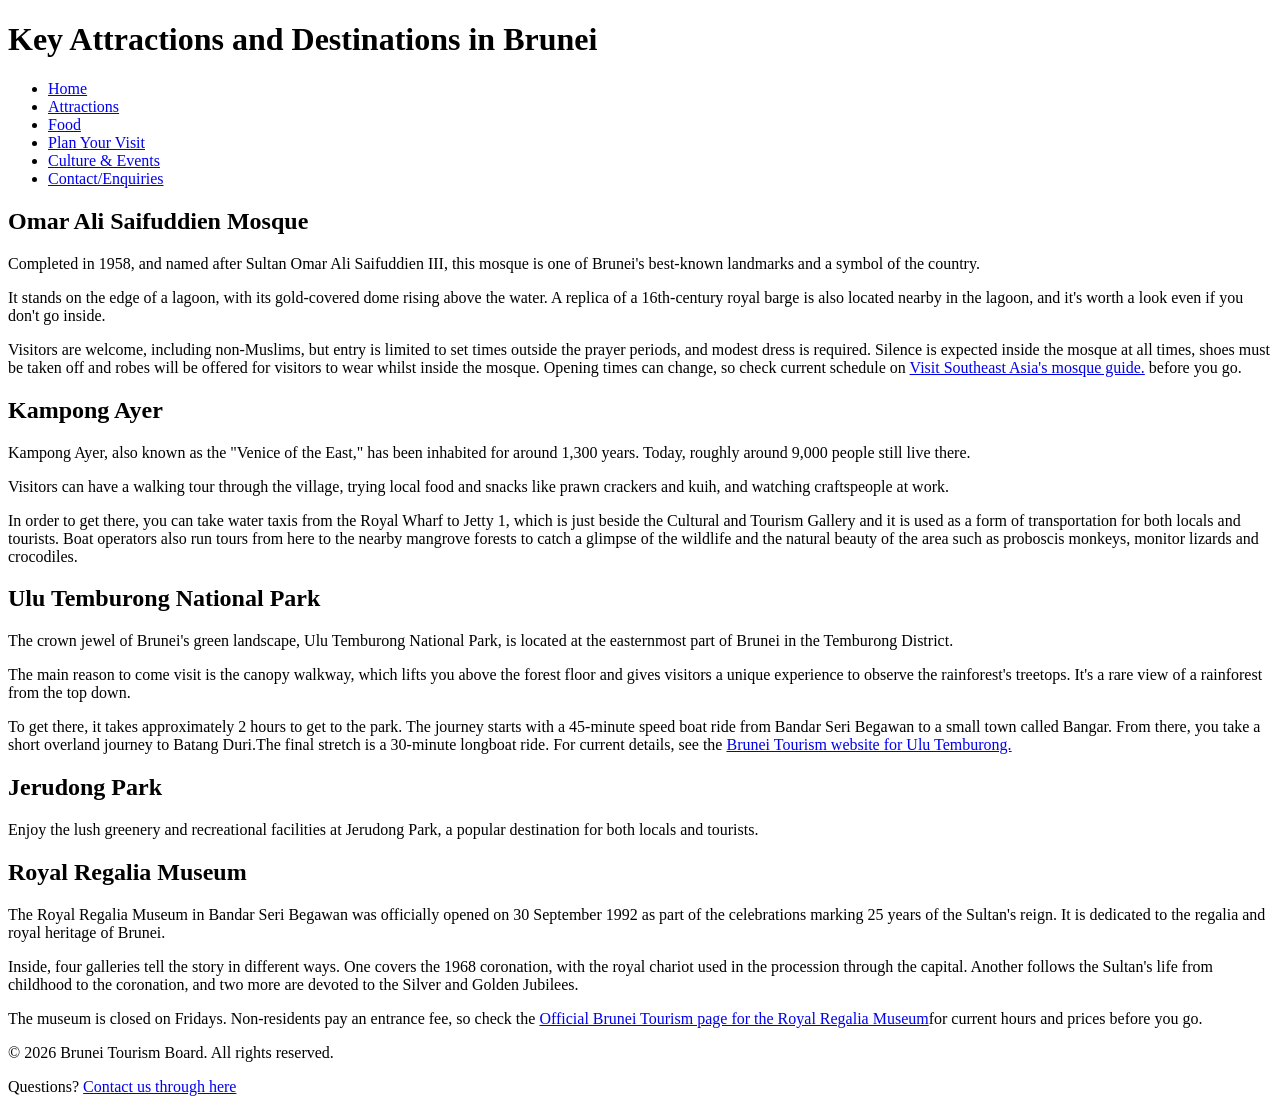
==== attractions.html @ 04993d0d "Add Royal Regalia Museum section" ====
<!DOCTYPE html>
<html lang="en">

<head>
    <meta charset="UTF-8">
    <meta name="viewport" content="width=device-width, initial-scale=1.0">
    <title>Key Attractions and Destinations in Brunei</title>
    <link rel="stylesheet" href="style.css">
</head>

<body>
    <!-- Header and navigation -->
    <header>
        <h1>Key Attractions and Destinations in Brunei</h1>
        <nav>
            <ul>
                <li><a href="index.html">Home</a></li>
                <li><a href="attractions.html" aria-current="page">Attractions</a></li>
                <li><a href="food.html">Food</a></li>
                <li><a href="plan-your-visit.html">Plan Your Visit</a></li>
                <li><a href="culture-events.html">Culture & Events</a></li>
                <li><a href="contact.html">Contact/Enquiries</a></li>
            </ul>
        </nav>
    </header>
    <!-- Main content -->
    <main>
        <section>
            <h2>Omar Ali Saifuddien Mosque</h2>
            <p>Completed in 1958, and named after Sultan Omar Ali Saifuddien III, this mosque is one of Brunei's best-known landmarks and a symbol of the country.</p>
            <p>It stands on the edge of a lagoon, with its gold-covered dome rising above the water. A replica of a 16th-century royal barge is also located nearby in the lagoon, and it's worth a look even if you don't go inside.</p>
            <p>Visitors are welcome, including non-Muslims, but entry is limited to set times outside the prayer periods, and modest dress is required. Silence is expected inside the mosque at all times, shoes must be taken off and robes will be offered for visitors to wear whilst inside the mosque.
            Opening times can change, so check current schedule on <a href="https://www.visitsoutheastasia.travel/top-sights/sultan-omar-ali-saifuddien-mosque/" target="_blank" rel="noopener noreferrer">Visit Southeast Asia's mosque guide.</a> before you go.</p>
        </section>
        <section>
            <h2>Kampong Ayer</h2>
            <p>Kampong Ayer, also known as the "Venice of the East," has been inhabited for around 1,300 years. Today, roughly around 9,000 people still live there.</p>
            <p>Visitors can have a walking tour through the village, trying local food and snacks like prawn crackers and kuih, and watching craftspeople at work.
            <p>In order to get there, you can take water taxis from the Royal Wharf to Jetty 1, which is just beside the Cultural and Tourism Gallery and it is used as a form of transportation for both locals and tourists.
            Boat operators also run tours from here to the nearby mangrove forests to catch a glimpse of the wildlife and the natural beauty of the area such as proboscis monkeys, monitor lizards and crocodiles.</p>
        </section>
        <section>
            <h2>Ulu Temburong National Park</h2>
            <p>The crown jewel of Brunei's green landscape, Ulu Temburong National Park, is located at the easternmost part of Brunei in the Temburong District.</p>
            <p>The main reason to come visit is the canopy walkway, which lifts you above the forest floor and gives visitors a unique experience to observe the rainforest's treetops. It's a rare view of a rainforest from the top down.</p>
            <p>To get there, it takes approximately 2 hours to get to the park. The journey starts with a 45-minute speed boat ride from Bandar Seri Begawan to a small town called Bangar. From there, you take a short overland journey to Batang Duri.The final stretch is a 30-minute longboat ride.
            For current details, see the <a href="https://www.bruneitourism.com/attractions/ulu-temburong-national-park/" target="_blank" rel="noopener noreferrer">Brunei Tourism website for Ulu Temburong.</a></p>
            </p>
            <p></p>
        </section>
        <section>
            <h2>Jerudong Park</h2>
            <p>Enjoy the lush greenery and recreational facilities at Jerudong Park, a popular destination for both locals and tourists.</p>
        </section>
        <section>
            <h2>Royal Regalia Museum</h2>
            <p>The Royal Regalia Museum in Bandar Seri Begawan was officially opened on 30 September 1992 as part of the celebrations marking 25 years of the Sultan's reign. It is dedicated to the regalia and royal heritage of Brunei.</p>
            <p>Inside, four galleries tell the story in different ways. One covers the 1968 coronation, with the royal chariot used in the procession through the capital. Another follows the Sultan's life from childhood to the coronation, and two more are devoted to the Silver and Golden Jubilees.</p>
            <p>The museum is closed on Fridays. Non-residents pay an entrance fee, so check the <a href="https://www.bruneitourism.com/attractions/royal-regalia-museum/" target="_blank" rel="noopener noreferrer">Official Brunei Tourism page for the Royal Regalia Museum</a>for current hours and prices before you go.</p>
        </section>
    </main>





    <footer>
        <p>&copy; 2026 Brunei Tourism Board. All rights reserved.</p>
        <p>Questions? <a href="contact.html">Contact us through here</a></p>
    </footer>
    <script src="script.js"></script>
</body>

</html>
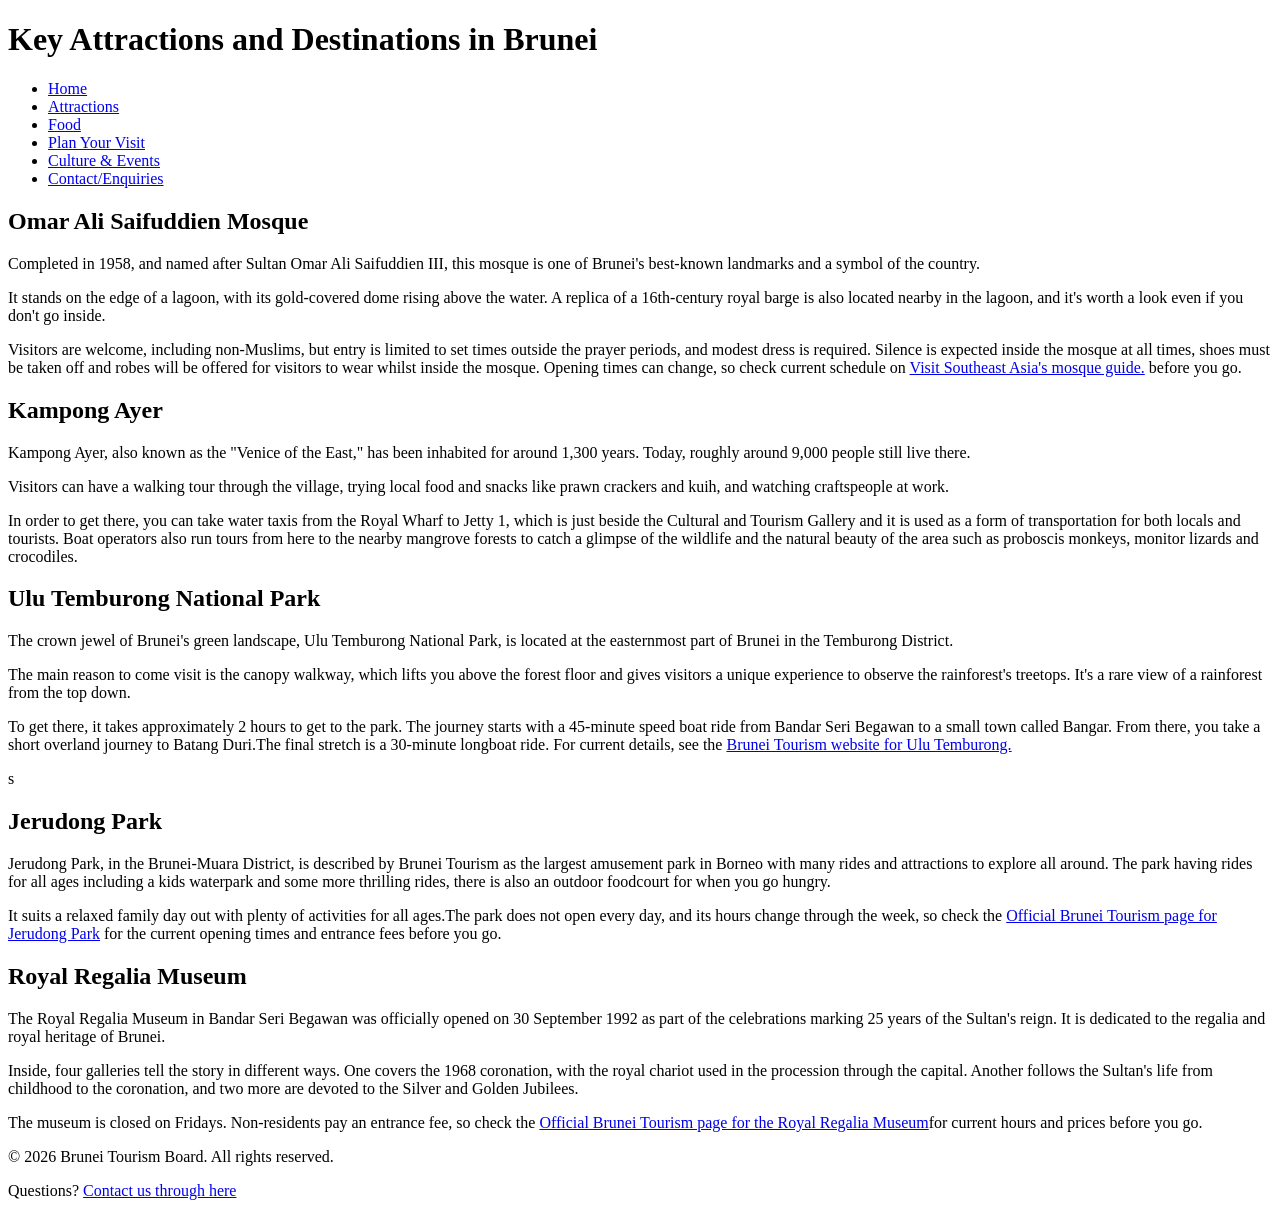
==== commit 3e322653: "Add Jerudong Park section" ====
--- a/attractions.html
+++ b/attractions.html
@@ -45,12 +45,13 @@
             <p>The main reason to come visit is the canopy walkway, which lifts you above the forest floor and gives visitors a unique experience to observe the rainforest's treetops. It's a rare view of a rainforest from the top down.</p>
             <p>To get there, it takes approximately 2 hours to get to the park. The journey starts with a 45-minute speed boat ride from Bandar Seri Begawan to a small town called Bangar. From there, you take a short overland journey to Batang Duri.The final stretch is a 30-minute longboat ride.
             For current details, see the <a href="https://www.bruneitourism.com/attractions/ulu-temburong-national-park/" target="_blank" rel="noopener noreferrer">Brunei Tourism website for Ulu Temburong.</a></p>
-            </p>
+            </p>s
             <p></p>
         </section>
         <section>
             <h2>Jerudong Park</h2>
-            <p>Enjoy the lush greenery and recreational facilities at Jerudong Park, a popular destination for both locals and tourists.</p>
+            <p>Jerudong Park, in the Brunei-Muara District, is described by Brunei Tourism as the largest amusement park in Borneo with many rides and attractions to explore all around. The park having rides for all ages including a kids waterpark and some more thrilling rides, there is also an outdoor foodcourt for when you go hungry.</p>
+            <p>It suits a relaxed family day out with plenty of activities for all ages.The park does not open every day, and its hours change through the week, so check the <a href="https://www.bruneitourism.com/places/jerudong-park-playground/" target="_blank" rel="noopener noreferrer">Official Brunei Tourism page for Jerudong Park</a> for the current opening times and entrance fees before you go.</p>
         </section>
         <section>
             <h2>Royal Regalia Museum</h2>
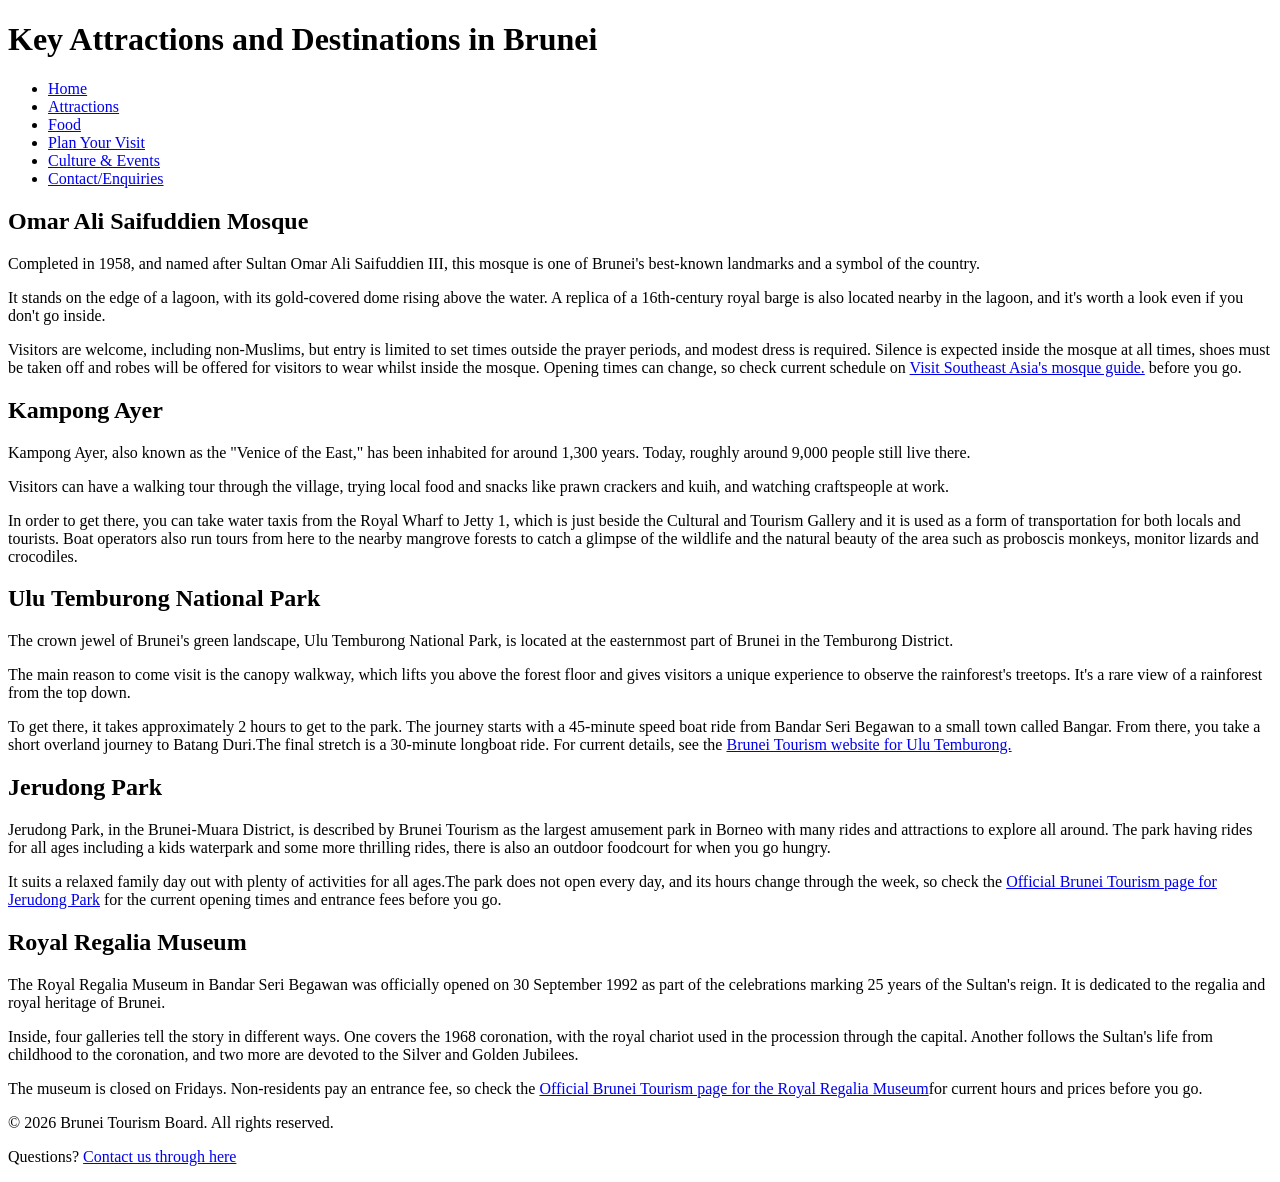
==== commit cb4db05c: "Add home page content and fix page structure" ====
--- a/attractions.html
+++ b/attractions.html
@@ -6,6 +6,7 @@
     <meta name="viewport" content="width=device-width, initial-scale=1.0">
     <title>Key Attractions and Destinations in Brunei</title>
     <link rel="stylesheet" href="style.css">
+    <script src="script.js"></script>
 </head>
 
 <body>
@@ -45,7 +46,7 @@
             <p>The main reason to come visit is the canopy walkway, which lifts you above the forest floor and gives visitors a unique experience to observe the rainforest's treetops. It's a rare view of a rainforest from the top down.</p>
             <p>To get there, it takes approximately 2 hours to get to the park. The journey starts with a 45-minute speed boat ride from Bandar Seri Begawan to a small town called Bangar. From there, you take a short overland journey to Batang Duri.The final stretch is a 30-minute longboat ride.
             For current details, see the <a href="https://www.bruneitourism.com/attractions/ulu-temburong-national-park/" target="_blank" rel="noopener noreferrer">Brunei Tourism website for Ulu Temburong.</a></p>
-            </p>s
+            </p>
             <p></p>
         </section>
         <section>
@@ -69,7 +70,6 @@
         <p>&copy; 2026 Brunei Tourism Board. All rights reserved.</p>
         <p>Questions? <a href="contact.html">Contact us through here</a></p>
     </footer>
-    <script src="script.js"></script>
 </body>
 
 </html>
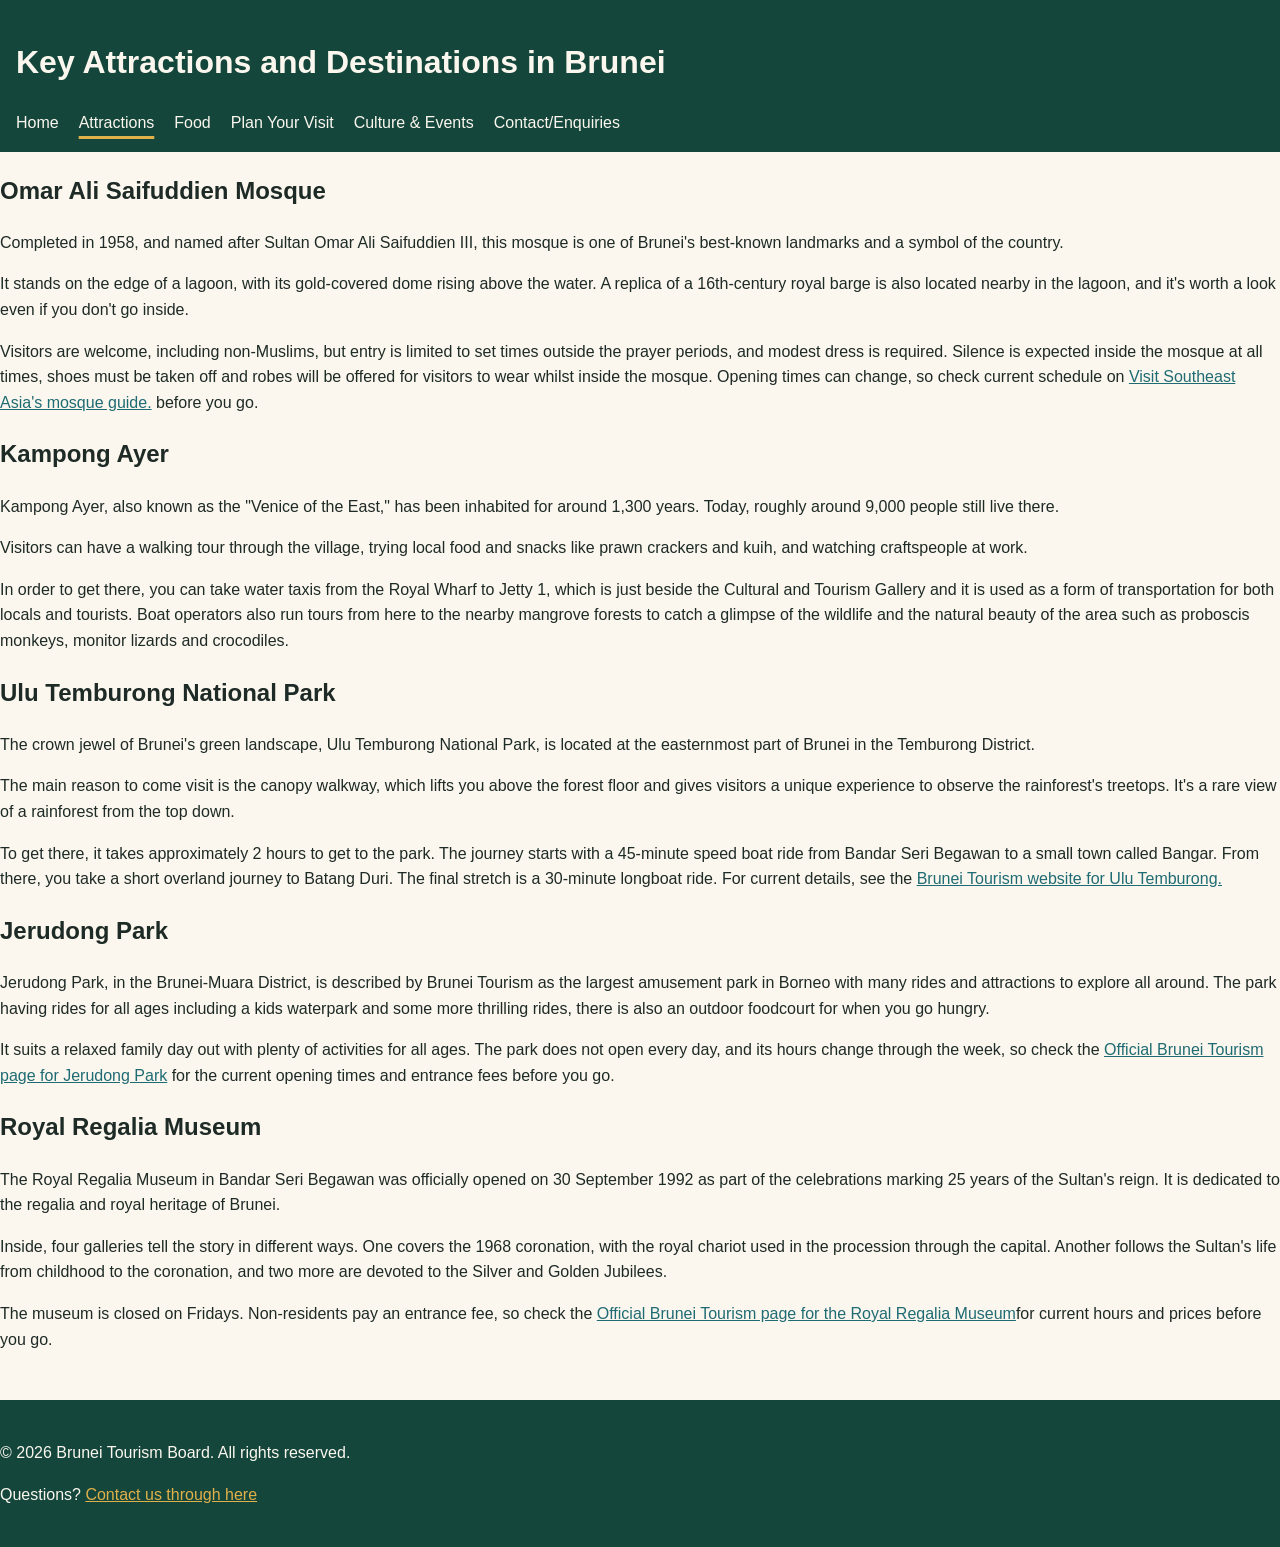
==== commit 2da4ac1e: "Make navigation wrap on small screens." ====
--- a/attractions.html
+++ b/attractions.html
@@ -44,7 +44,7 @@
             <h2>Ulu Temburong National Park</h2>
             <p>The crown jewel of Brunei's green landscape, Ulu Temburong National Park, is located at the easternmost part of Brunei in the Temburong District.</p>
             <p>The main reason to come visit is the canopy walkway, which lifts you above the forest floor and gives visitors a unique experience to observe the rainforest's treetops. It's a rare view of a rainforest from the top down.</p>
-            <p>To get there, it takes approximately 2 hours to get to the park. The journey starts with a 45-minute speed boat ride from Bandar Seri Begawan to a small town called Bangar. From there, you take a short overland journey to Batang Duri.The final stretch is a 30-minute longboat ride.
+            <p>To get there, it takes approximately 2 hours to get to the park. The journey starts with a 45-minute speed boat ride from Bandar Seri Begawan to a small town called Bangar. From there, you take a short overland journey to Batang Duri. The final stretch is a 30-minute longboat ride.
             For current details, see the <a href="https://www.bruneitourism.com/attractions/ulu-temburong-national-park/" target="_blank" rel="noopener noreferrer">Brunei Tourism website for Ulu Temburong.</a></p>
             </p>
             <p></p>
@@ -52,7 +52,7 @@
         <section>
             <h2>Jerudong Park</h2>
             <p>Jerudong Park, in the Brunei-Muara District, is described by Brunei Tourism as the largest amusement park in Borneo with many rides and attractions to explore all around. The park having rides for all ages including a kids waterpark and some more thrilling rides, there is also an outdoor foodcourt for when you go hungry.</p>
-            <p>It suits a relaxed family day out with plenty of activities for all ages.The park does not open every day, and its hours change through the week, so check the <a href="https://www.bruneitourism.com/places/jerudong-park-playground/" target="_blank" rel="noopener noreferrer">Official Brunei Tourism page for Jerudong Park</a> for the current opening times and entrance fees before you go.</p>
+            <p>It suits a relaxed family day out with plenty of activities for all ages. The park does not open every day, and its hours change through the week, so check the <a href="https://www.bruneitourism.com/places/jerudong-park-playground/" target="_blank" rel="noopener noreferrer">Official Brunei Tourism page for Jerudong Park</a> for the current opening times and entrance fees before you go.</p>
         </section>
         <section>
             <h2>Royal Regalia Museum</h2>
--- a/style.css
+++ b/style.css
@@ -0,0 +1,117 @@
+:root {
+    --green: #14463C;
+    --gold: #E0B04A;
+    --ivory: #FBF7EE;
+    --sand: #F0E6D0;
+    --ink: #1E2A26;
+    --teal: #1F6B73;
+}
+
+body {
+    margin: 0;
+    background-color: var(--ivory);
+    color: var(--ink);
+    font-family: Arial, sans-serif;
+    line-height: 1.6;
+}
+
+header {
+    background-color: var(--green);
+    color: var(--ivory);
+    padding: 1rem;
+}
+
+header a {
+    color: var(--ivory);
+    text-decoration: none;
+}
+
+header a:hover {
+    color: var(--gold);
+}
+
+nav ul {
+    list-style: none;
+    display: flex;
+    flex-wrap: wrap;
+    gap: 0.5rem 1.25rem;
+    margin: 0;
+    padding: 0;
+}
+
+nav a {
+    white-space:nowrap;
+}
+
+a[aria-current="page"] {
+    text-decoration: underline;
+    text-decoration-color: var(--gold);
+    text-decoration-thickness: 3px;
+    text-underline-offset: 8px;
+}
+
+.wrap {
+    max-width: 1000px;
+    margin: 0 auto;
+    padding: 0 1rem;
+}
+
+.hero {
+    background-color: var(--green);
+    color: var(--ivory);
+    padding: 3rem 0;
+}
+
+main a {
+    color: var(--teal);
+}
+
+.grid {
+    display: grid;
+    grid-template-columns: repeat(auto-fit, minmax(220px, 1fr));
+    gap: 1rem;
+}
+
+.card {
+    background-color: var(--sand);
+    padding: 1rem;
+    border-radius: 8px;
+}
+
+.btn {
+    display: inline-block;
+    background-color: var(--gold);
+    color: var(--ink);
+    border: 2px solid var(--green);
+    padding: 0.6rem 1.2rem;
+    border-radius: 6px;
+    text-decoration: none;
+    font-weight: bold;
+}
+
+.btn:hover {
+    background-color: var(--green);
+    color: var(--ivory);
+}
+
+a:focus-visible {
+    outline-width: 3px;
+    outline-style: solid;
+    outline-color: var(--gold);
+    outline-offset:2px;
+}
+
+main a:focus-visible {
+    outline-color: var(--green);
+}
+
+footer {
+    background-color: var(--green);
+    color: var(--ivory);
+    padding: 1.5rem 0;
+    margin-top: 3rem;
+}
+
+footer a {
+    color: var(--gold);
+}
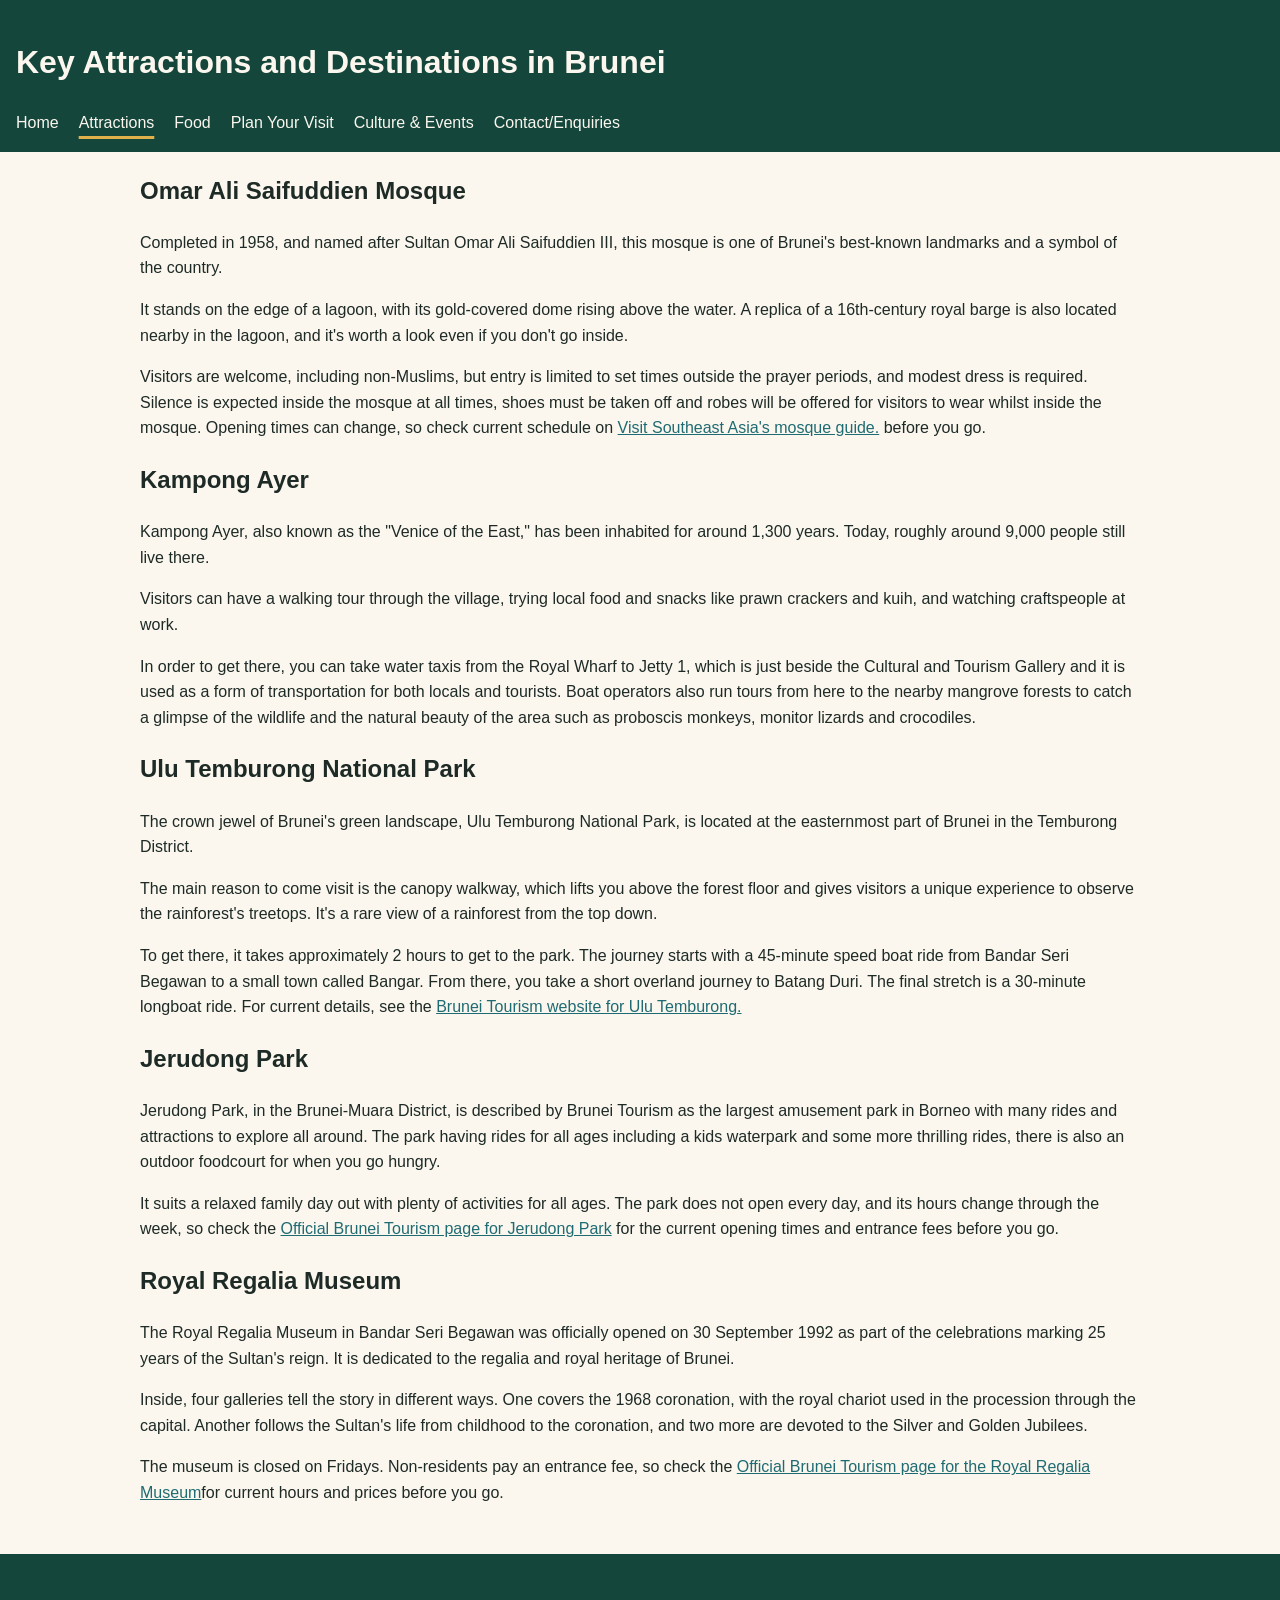
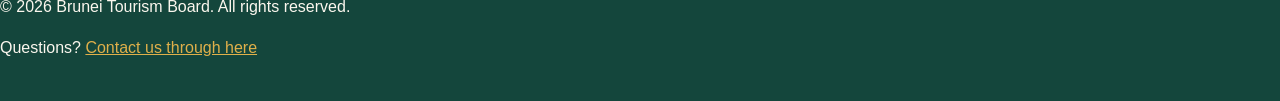
==== commit 7963981c: "Add changes to attractions page" ====
--- a/attractions.html
+++ b/attractions.html
@@ -25,44 +25,50 @@
         </nav>
     </header>
     <!-- Main content -->
-    <main>
+    <main id="main">
+        <div class="wrap">
         <section>
             <h2>Omar Ali Saifuddien Mosque</h2>
             <p>Completed in 1958, and named after Sultan Omar Ali Saifuddien III, this mosque is one of Brunei's best-known landmarks and a symbol of the country.</p>
             <p>It stands on the edge of a lagoon, with its gold-covered dome rising above the water. A replica of a 16th-century royal barge is also located nearby in the lagoon, and it's worth a look even if you don't go inside.</p>
             <p>Visitors are welcome, including non-Muslims, but entry is limited to set times outside the prayer periods, and modest dress is required. Silence is expected inside the mosque at all times, shoes must be taken off and robes will be offered for visitors to wear whilst inside the mosque.
             Opening times can change, so check current schedule on <a href="https://www.visitsoutheastasia.travel/top-sights/sultan-omar-ali-saifuddien-mosque/" target="_blank" rel="noopener noreferrer">Visit Southeast Asia's mosque guide.</a> before you go.</p>
-        </section>
+        </div>
+    </section>
         <section>
+            <div class="wrap">
             <h2>Kampong Ayer</h2>
             <p>Kampong Ayer, also known as the "Venice of the East," has been inhabited for around 1,300 years. Today, roughly around 9,000 people still live there.</p>
             <p>Visitors can have a walking tour through the village, trying local food and snacks like prawn crackers and kuih, and watching craftspeople at work.
             <p>In order to get there, you can take water taxis from the Royal Wharf to Jetty 1, which is just beside the Cultural and Tourism Gallery and it is used as a form of transportation for both locals and tourists.
             Boat operators also run tours from here to the nearby mangrove forests to catch a glimpse of the wildlife and the natural beauty of the area such as proboscis monkeys, monitor lizards and crocodiles.</p>
-        </section>
+        </div>
+    </section>
         <section>
+            <div class="wrap">
             <h2>Ulu Temburong National Park</h2>
             <p>The crown jewel of Brunei's green landscape, Ulu Temburong National Park, is located at the easternmost part of Brunei in the Temburong District.</p>
             <p>The main reason to come visit is the canopy walkway, which lifts you above the forest floor and gives visitors a unique experience to observe the rainforest's treetops. It's a rare view of a rainforest from the top down.</p>
             <p>To get there, it takes approximately 2 hours to get to the park. The journey starts with a 45-minute speed boat ride from Bandar Seri Begawan to a small town called Bangar. From there, you take a short overland journey to Batang Duri. The final stretch is a 30-minute longboat ride.
-            For current details, see the <a href="https://www.bruneitourism.com/attractions/ulu-temburong-national-park/" target="_blank" rel="noopener noreferrer">Brunei Tourism website for Ulu Temburong.</a></p>
-            </p>
-            <p></p>
-        </section>
+            For current details, see the <a href="https://www.bruneitourism.com/attractions/ulu-temburong-national-park/" target="_blank" rel="noopener noreferrer">Brunei Tourism website for Ulu Temburong.</a></p>    
+        </div>
+    </section>
         <section>
+            <div class="wrap">
             <h2>Jerudong Park</h2>
             <p>Jerudong Park, in the Brunei-Muara District, is described by Brunei Tourism as the largest amusement park in Borneo with many rides and attractions to explore all around. The park having rides for all ages including a kids waterpark and some more thrilling rides, there is also an outdoor foodcourt for when you go hungry.</p>
             <p>It suits a relaxed family day out with plenty of activities for all ages. The park does not open every day, and its hours change through the week, so check the <a href="https://www.bruneitourism.com/places/jerudong-park-playground/" target="_blank" rel="noopener noreferrer">Official Brunei Tourism page for Jerudong Park</a> for the current opening times and entrance fees before you go.</p>
-        </section>
+        </div>
+    </section>
         <section>
+            <div class="wrap">
             <h2>Royal Regalia Museum</h2>
             <p>The Royal Regalia Museum in Bandar Seri Begawan was officially opened on 30 September 1992 as part of the celebrations marking 25 years of the Sultan's reign. It is dedicated to the regalia and royal heritage of Brunei.</p>
             <p>Inside, four galleries tell the story in different ways. One covers the 1968 coronation, with the royal chariot used in the procession through the capital. Another follows the Sultan's life from childhood to the coronation, and two more are devoted to the Silver and Golden Jubilees.</p>
             <p>The museum is closed on Fridays. Non-residents pay an entrance fee, so check the <a href="https://www.bruneitourism.com/attractions/royal-regalia-museum/" target="_blank" rel="noopener noreferrer">Official Brunei Tourism page for the Royal Regalia Museum</a>for current hours and prices before you go.</p>
-        </section>
-    </main>
-
-
+        </div>
+    </section>
+</main>
 
 
 
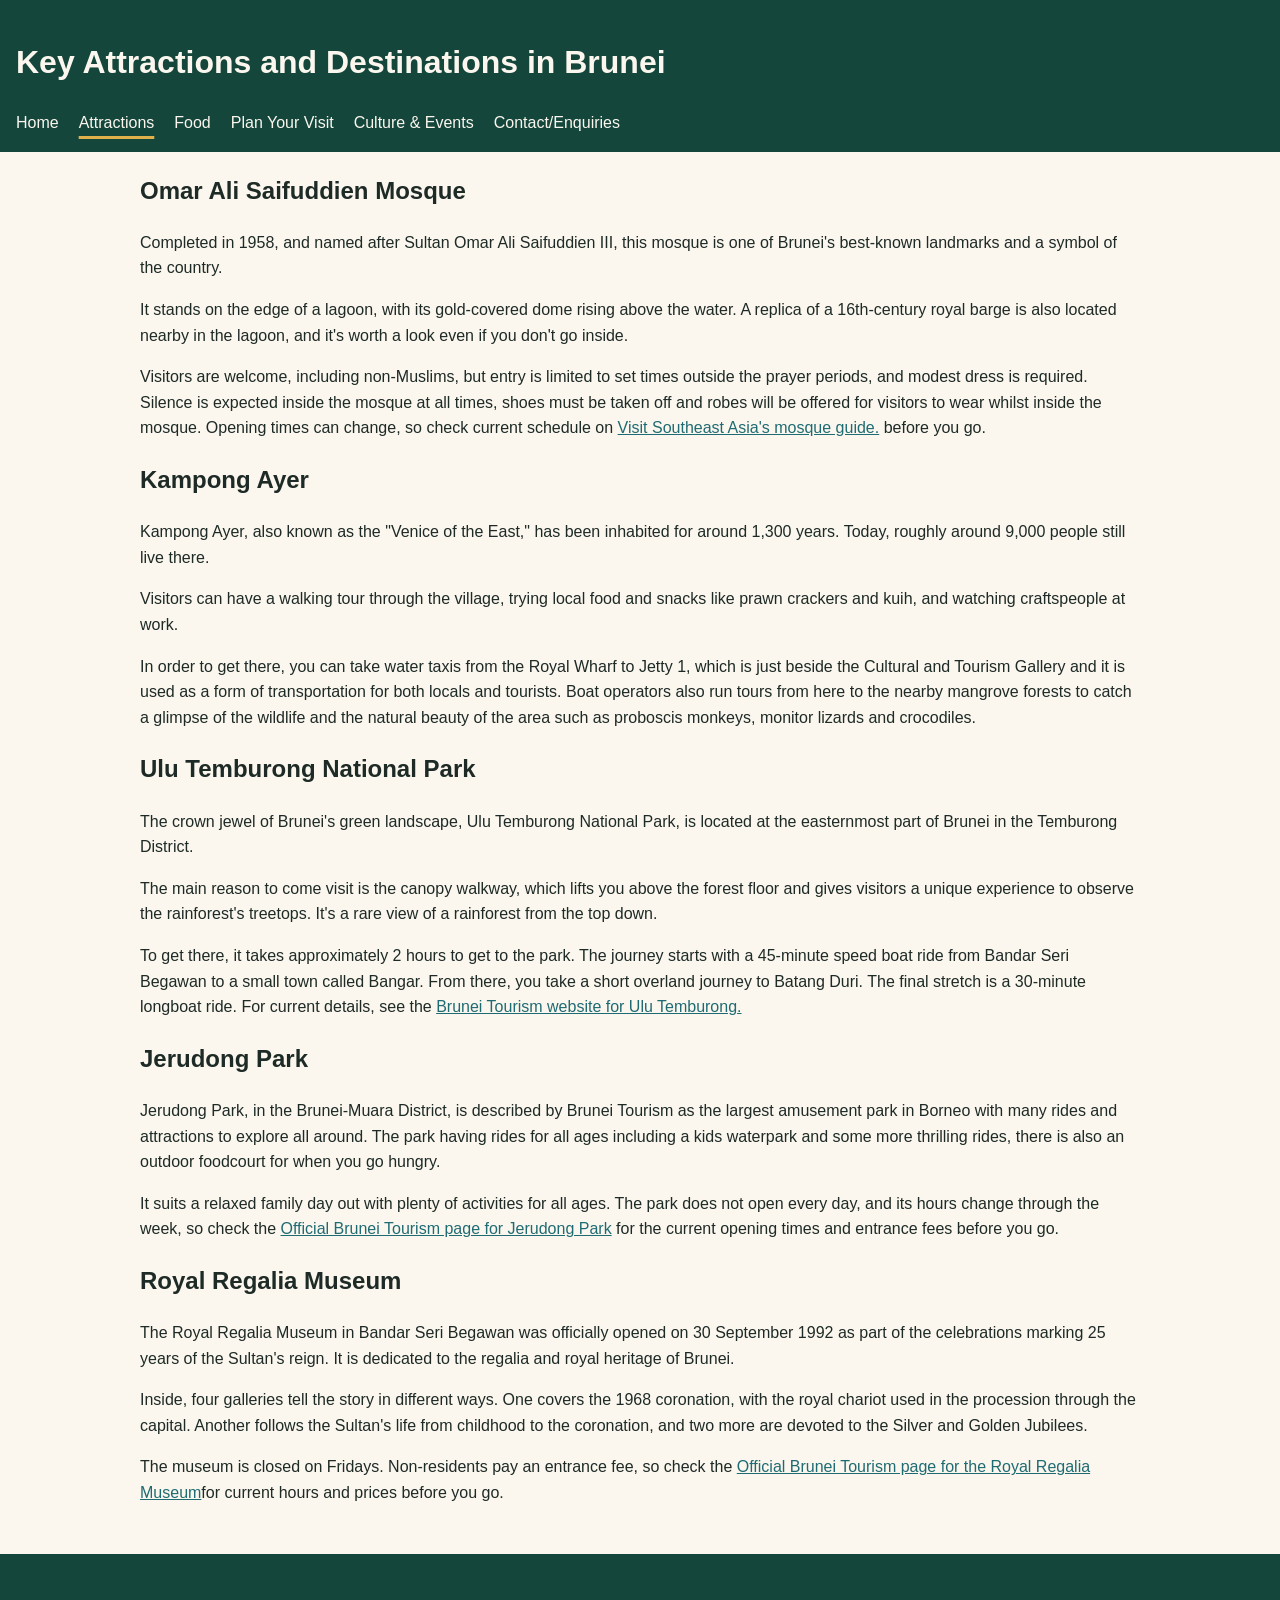
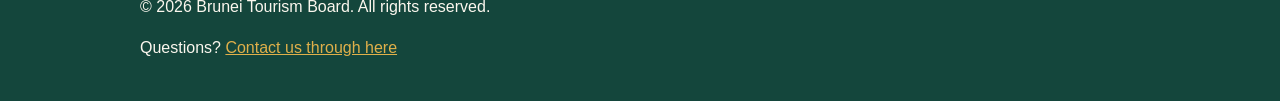
==== commit 702d4290: "Fix wrap structure on attractions page and add footer wrap" ====
--- a/attractions.html
+++ b/attractions.html
@@ -33,48 +33,47 @@
             <p>It stands on the edge of a lagoon, with its gold-covered dome rising above the water. A replica of a 16th-century royal barge is also located nearby in the lagoon, and it's worth a look even if you don't go inside.</p>
             <p>Visitors are welcome, including non-Muslims, but entry is limited to set times outside the prayer periods, and modest dress is required. Silence is expected inside the mosque at all times, shoes must be taken off and robes will be offered for visitors to wear whilst inside the mosque.
             Opening times can change, so check current schedule on <a href="https://www.visitsoutheastasia.travel/top-sights/sultan-omar-ali-saifuddien-mosque/" target="_blank" rel="noopener noreferrer">Visit Southeast Asia's mosque guide.</a> before you go.</p>
-        </div>
+        
     </section>
         <section>
-            <div class="wrap">
             <h2>Kampong Ayer</h2>
             <p>Kampong Ayer, also known as the "Venice of the East," has been inhabited for around 1,300 years. Today, roughly around 9,000 people still live there.</p>
             <p>Visitors can have a walking tour through the village, trying local food and snacks like prawn crackers and kuih, and watching craftspeople at work.
             <p>In order to get there, you can take water taxis from the Royal Wharf to Jetty 1, which is just beside the Cultural and Tourism Gallery and it is used as a form of transportation for both locals and tourists.
             Boat operators also run tours from here to the nearby mangrove forests to catch a glimpse of the wildlife and the natural beauty of the area such as proboscis monkeys, monitor lizards and crocodiles.</p>
-        </div>
+        
     </section>
         <section>
-            <div class="wrap">
             <h2>Ulu Temburong National Park</h2>
             <p>The crown jewel of Brunei's green landscape, Ulu Temburong National Park, is located at the easternmost part of Brunei in the Temburong District.</p>
             <p>The main reason to come visit is the canopy walkway, which lifts you above the forest floor and gives visitors a unique experience to observe the rainforest's treetops. It's a rare view of a rainforest from the top down.</p>
             <p>To get there, it takes approximately 2 hours to get to the park. The journey starts with a 45-minute speed boat ride from Bandar Seri Begawan to a small town called Bangar. From there, you take a short overland journey to Batang Duri. The final stretch is a 30-minute longboat ride.
             For current details, see the <a href="https://www.bruneitourism.com/attractions/ulu-temburong-national-park/" target="_blank" rel="noopener noreferrer">Brunei Tourism website for Ulu Temburong.</a></p>    
-        </div>
+        
     </section>
         <section>
-            <div class="wrap">
             <h2>Jerudong Park</h2>
             <p>Jerudong Park, in the Brunei-Muara District, is described by Brunei Tourism as the largest amusement park in Borneo with many rides and attractions to explore all around. The park having rides for all ages including a kids waterpark and some more thrilling rides, there is also an outdoor foodcourt for when you go hungry.</p>
             <p>It suits a relaxed family day out with plenty of activities for all ages. The park does not open every day, and its hours change through the week, so check the <a href="https://www.bruneitourism.com/places/jerudong-park-playground/" target="_blank" rel="noopener noreferrer">Official Brunei Tourism page for Jerudong Park</a> for the current opening times and entrance fees before you go.</p>
-        </div>
+        
     </section>
         <section>
-            <div class="wrap">
             <h2>Royal Regalia Museum</h2>
             <p>The Royal Regalia Museum in Bandar Seri Begawan was officially opened on 30 September 1992 as part of the celebrations marking 25 years of the Sultan's reign. It is dedicated to the regalia and royal heritage of Brunei.</p>
             <p>Inside, four galleries tell the story in different ways. One covers the 1968 coronation, with the royal chariot used in the procession through the capital. Another follows the Sultan's life from childhood to the coronation, and two more are devoted to the Silver and Golden Jubilees.</p>
             <p>The museum is closed on Fridays. Non-residents pay an entrance fee, so check the <a href="https://www.bruneitourism.com/attractions/royal-regalia-museum/" target="_blank" rel="noopener noreferrer">Official Brunei Tourism page for the Royal Regalia Museum</a>for current hours and prices before you go.</p>
-        </div>
+        
     </section>
+</div>
 </main>
 
 
 
     <footer>
+        <div class="wrap">
         <p>&copy; 2026 Brunei Tourism Board. All rights reserved.</p>
         <p>Questions? <a href="contact.html">Contact us through here</a></p>
+        </div>
     </footer>
 </body>
 
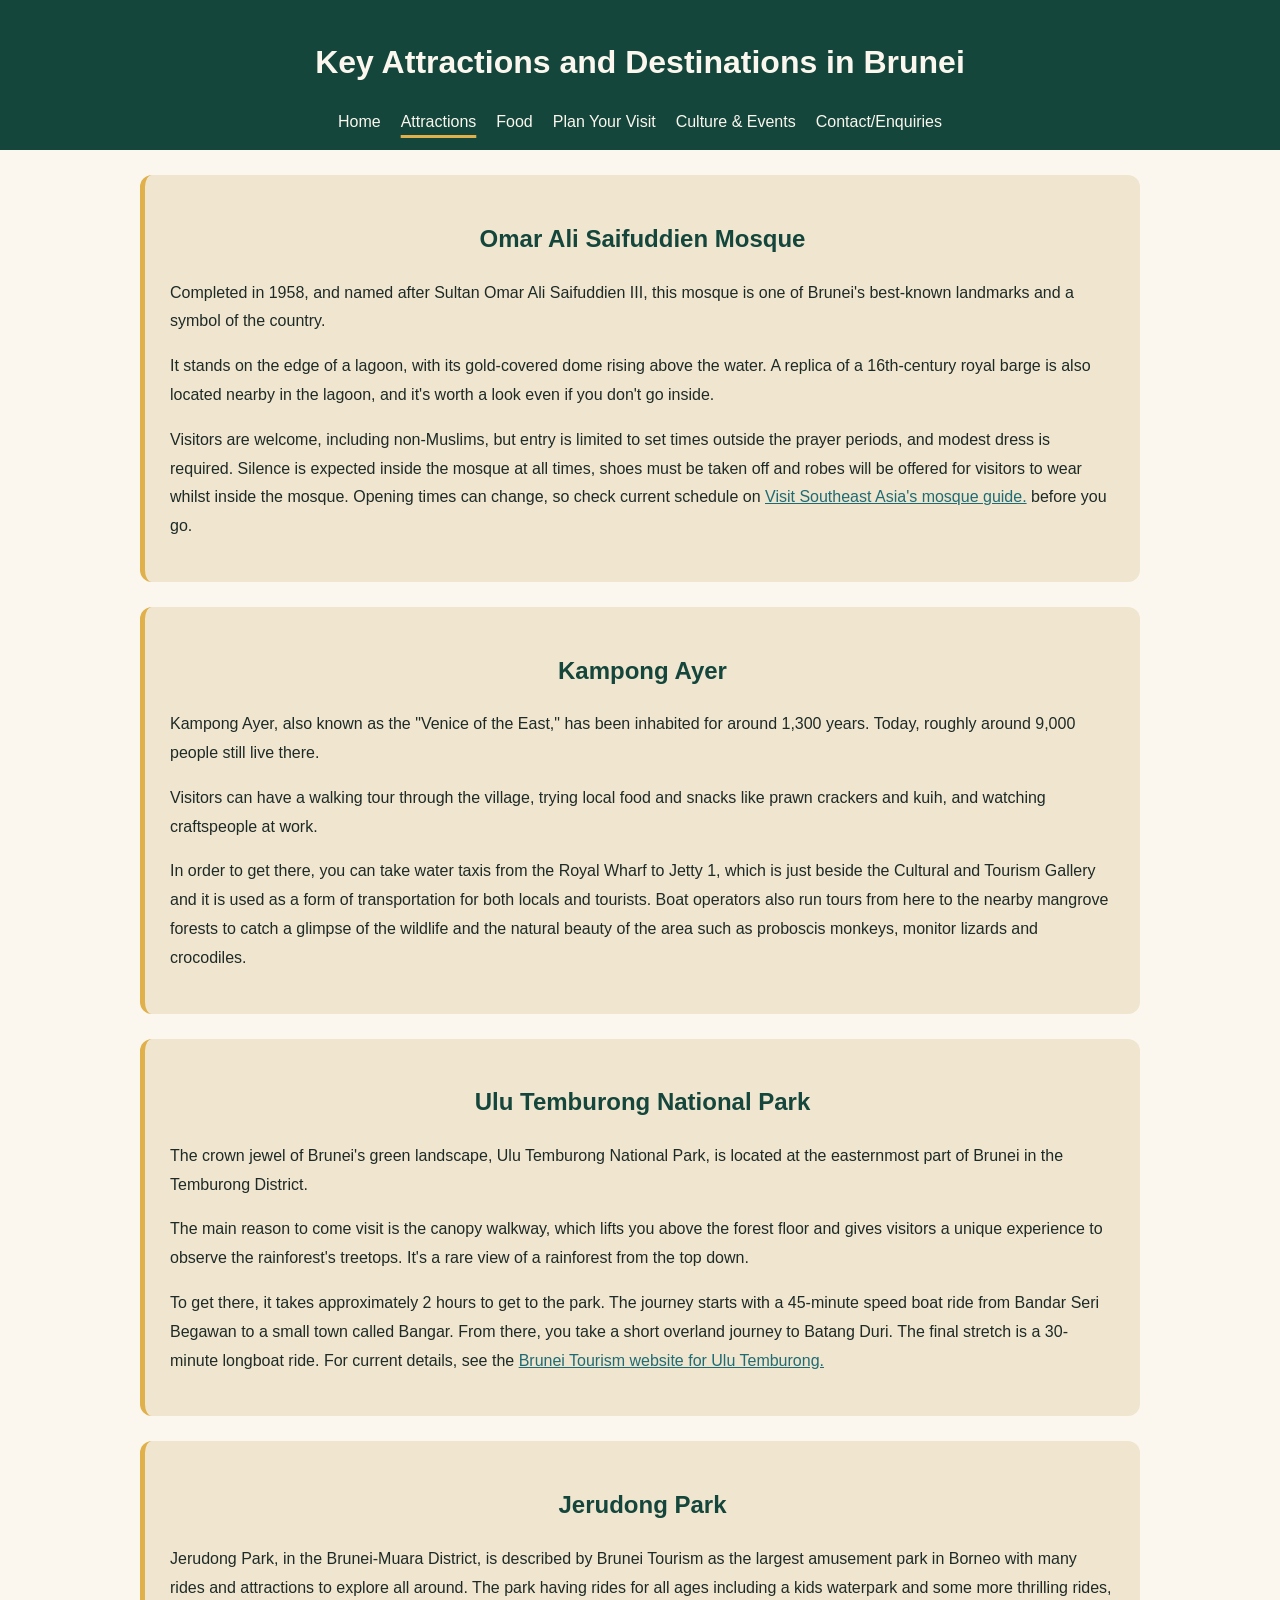
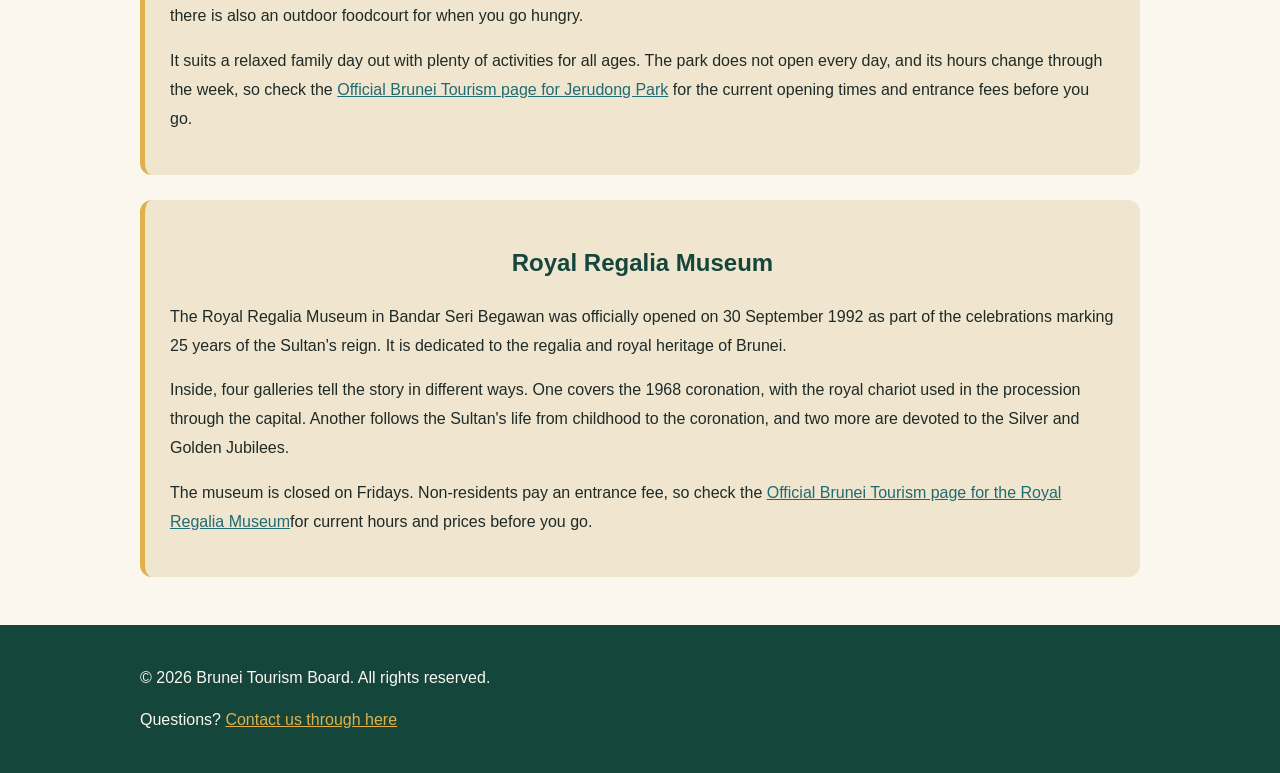
==== commit 1234b12c: "Hide skip link until focused and lay out header" ====
--- a/attractions.html
+++ b/attractions.html
@@ -6,12 +6,12 @@
     <meta name="viewport" content="width=device-width, initial-scale=1.0">
     <title>Key Attractions and Destinations in Brunei</title>
     <link rel="stylesheet" href="style.css">
-    <script src="script.js"></script>
+    <script src="script.js" defer></script>
 </head>
 
 <body>
     <!-- Header and navigation -->
-    <header>
+    <header class="centered-header">
         <h1>Key Attractions and Destinations in Brunei</h1>
         <nav>
             <ul>
@@ -25,7 +25,7 @@
         </nav>
     </header>
     <!-- Main content -->
-    <main id="main">
+    <main id="main" class="attractions-page">
         <div class="wrap">
         <section>
             <h2>Omar Ali Saifuddien Mosque</h2>
@@ -38,7 +38,7 @@
         <section>
             <h2>Kampong Ayer</h2>
             <p>Kampong Ayer, also known as the "Venice of the East," has been inhabited for around 1,300 years. Today, roughly around 9,000 people still live there.</p>
-            <p>Visitors can have a walking tour through the village, trying local food and snacks like prawn crackers and kuih, and watching craftspeople at work.
+            <p>Visitors can have a walking tour through the village, trying local food and snacks like prawn crackers and kuih, and watching craftspeople at work.</p>
             <p>In order to get there, you can take water taxis from the Royal Wharf to Jetty 1, which is just beside the Cultural and Tourism Gallery and it is used as a form of transportation for both locals and tourists.
             Boat operators also run tours from here to the nearby mangrove forests to catch a glimpse of the wildlife and the natural beauty of the area such as proboscis monkeys, monitor lizards and crocodiles.</p>
         
--- a/style.css
+++ b/style.css
@@ -5,6 +5,8 @@
     --sand: #F0E6D0;
     --ink: #1E2A26;
     --teal: #1F6B73;
+    --card-bg: var(--sand);
+    --error: #A8432A;
 }
 
 body {
@@ -15,6 +17,11 @@
     line-height: 1.6;
 }
 
+header h1 {
+    text-align: center;
+    margin-bottom: 20px;
+}
+
 header {
     background-color: var(--green);
     color: var(--ivory);
@@ -28,6 +35,19 @@
 
 header a:hover {
     color: var(--gold);
+}
+
+header .wrap {
+    display: flex;
+    justify-content: space-between;
+    align-items: center;
+    flex-wrap: wrap;
+    gap: 1rem;
+}
+
+header .wrap > a {
+    font-weight: bold;
+    font-size: 1.15rem;
 }
 
 nav ul {
@@ -73,10 +93,21 @@
 }
 
 .card {
-    background-color: var(--sand);
-    padding: 1rem;
-    border-radius: 8px;
-}
+    background-color: var(--card-bg);
+    padding: 1.25rem;
+    border-radius: 6px;
+    border: 1px solid rgba(20, 70, 60, 0.15);
+    border-left: 4px solid var(--gold);
+}
+
+.card h3 {
+    margin-top: 0;
+}
+
+.card p {
+    max-width: none;
+}
+
 
 .btn {
     display: inline-block;
@@ -114,4 +145,102 @@
 
 footer a {
     color: var(--gold);
+}
+
+.field { margin-bottom: 1rem; }
+
+label {
+    display: block;
+    font-weight: bold;
+    margin-bottom: 0.25rem;
+}
+
+input, select, textarea {
+    width: 100%;
+    padding: 0.6rem;
+    font: inherit;
+    color: var(--ink);
+    background-color: #FFFFFF;
+    border: 1px solid var(--ink);
+    border-radius: 6px;
+}
+
+.error {
+    color: var(--error);
+    margin: 0.25rem 0 0;
+    min-height: 1.2rem;
+}
+
+.invalid {
+    border: 2px solid var(--error);
+}
+
+/* Skip link: moved off-screen until it receives keyboard focus */
+
+a[href="#main"] {
+    position: absolute;
+    left: -9999px;
+}
+
+a[href="#main"]:focus {
+    left: 0.5rem;
+    top: 0.5rem;
+    z-index: 10;
+    background-color: var(--gold);
+    color: var(--ink);
+    padding: 0.5rem 1rem;
+    border-radius: 6px;
+}
+
+.attractions-page h2 {
+    text-align: center;
+    color: var(--green);
+    margin-bottom: 20px;
+}
+
+.attractions-page section {
+    background-color: var(--sand);
+    padding: 25px;
+    margin: 25px 0;
+    border-radius: 12px;
+    border-left: 5px solid var(--gold);
+}
+
+.attractions-page section p {
+    line-height: 1.8;
+}
+
+.centered-header {
+    display: flex;
+    flex-direction: column;
+    align-items: center;
+    text-align: center;
+}
+
+.centered-header {
+    text-align: center;
+    margin: 0 0 20px;
+}
+
+.centered-header nav {
+    width: 100%;
+}
+
+.centered-header nav ul {
+    display: flex;
+    justify-content: center;
+    align-items: center;
+    flex-wrap: wrap;
+    gap: 0.5rem 1.25rem;
+    padding: 0;
+    margin: 0;
+}
+
+.centered-header .wrap {
+    display: flex;
+    flex-direction: column;
+    align-items: center;
+    justify-content: center;
+    width: 100%;
+    box-sizing: border-box;
 }
